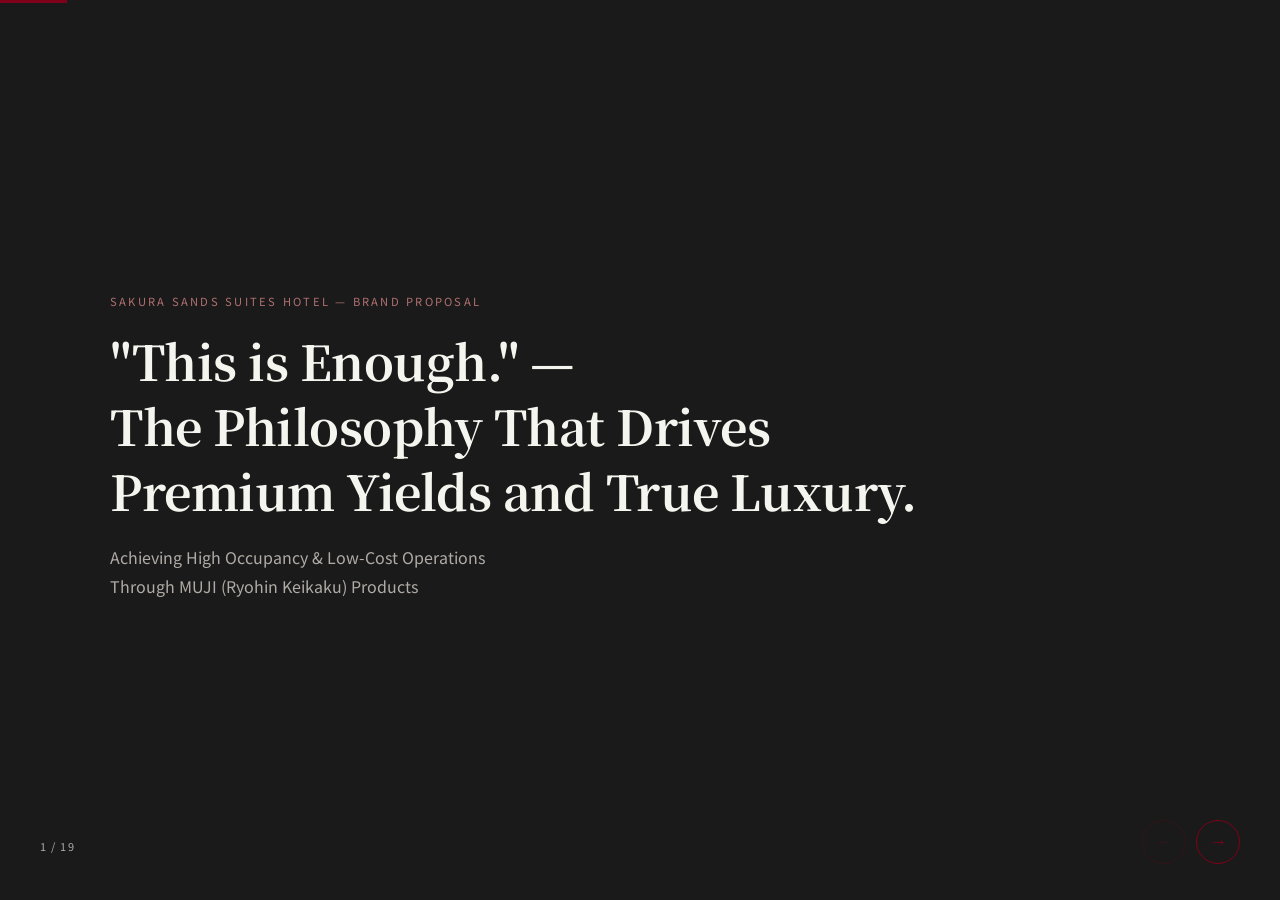
==== brands/sakura-sands/index-en.html @ 2d5c2ea6 "Add English version of Sakura Sands branding proposal Made-with: Cursor" ====
<!DOCTYPE html>
<html lang="en">
<head>
  <meta charset="UTF-8">
  <meta name="viewport" content="width=device-width, initial-scale=1.0">
  <title>Sakura Sands Suites × MUJI (Ryohin Keikaku) — Branding Proposal</title>
  <link rel="stylesheet" href="../../engine/slide-engine.css">
  <link rel="stylesheet" href="../../theme/default-theme.css">
  <style>
    :root {
      --accent-color: #7f0019; /* MUJI Red */
      --nav-color: #7f0019;
    }

    .text-accent   { color: var(--accent-color); font-weight: bold; }
    .mt-4          { margin-top: 1rem; }
    .mb-2          { margin-bottom: 0.5rem; }
    .text-center   { text-align: center; }

    /* Image placeholders */
    .img-placeholder {
      width: 100%;
      height: 260px;
      background-color: #f5f5f2;
      border: 2px dashed #d0cdc8;
      display: flex;
      flex-direction: column;
      align-items: center;
      justify-content: center;
      text-align: center;
      color: #888;
      border-radius: 4px;
      font-size: 0.85rem;
      padding: 14px;
      gap: 6px;
    }
    .img-placeholder a {
      color: var(--accent-color);
      text-decoration: underline;
      word-break: break-all;
      font-size: 0.75rem;
      margin-top: 6px;
    }

    /* Strategy highlight box */
    .strategy-box {
      background-color: rgba(127, 0, 25, 0.05);
      border-left: 4px solid var(--accent-color);
      padding: 16px 18px;
      margin-top: 14px;
      border-radius: 0 4px 4px 0;
    }
    .strategy-num {
      font-size: 1.7rem;
      font-weight: 700;
      color: var(--accent-color);
      line-height: 1.2;
      margin-bottom: 6px;
    }
    .source-note {
      font-size: 0.72rem;
      color: #aaa;
      margin-top: 10px;
      display: block;
    }

    /* Title slide */
    .slide-title .eyebrow {
      font-size: 0.7rem;
      letter-spacing: 0.2em;
      color: #b07070;
      text-transform: uppercase;
      margin-bottom: 18px;
      display: block;
    }
    .slide-title p {
      color: #b0aba6;
      font-size: 1rem;
      margin-top: 10px;
    }

    /* Brand spec table */
    .brand-spec {
      background: #f7f7f4;
      border-radius: 4px;
      padding: 20px 24px;
      margin-top: 20px;
      font-size: 0.88rem;
    }
    .brand-spec table {
      width: 100%;
      border-collapse: collapse;
    }
    .brand-spec td {
      padding: 7px 0;
      border-bottom: 1px solid #eee;
      vertical-align: top;
    }
    .brand-spec td:first-child {
      color: #999;
      font-size: 0.78rem;
      width: 160px;
      padding-right: 16px;
    }
    .brand-spec tr:last-child td {
      border-bottom: none;
    }

    /* Market slide 2-pane */
    .market-split {
      display: grid;
      grid-template-columns: 1fr 1fr;
      gap: 36px;
      margin-top: 24px;
      align-items: start;
    }
    .market-insight {
      background: #1a1a1a;
      color: #f5f5f0;
      border-radius: 4px;
      padding: 22px 24px;
    }
    .market-insight h3 {
      color: #b07070;
      font-size: 0.72rem;
      letter-spacing: 0.14em;
      text-transform: uppercase;
      margin-bottom: 12px;
    }
    .market-insight p {
      color: #ccc;
      font-size: 0.88rem;
      line-height: 1.7;
    }
    .market-insight .big-num {
      font-size: 2.6rem;
      font-weight: 700;
      color: #fff;
      line-height: 1.1;
      margin-bottom: 4px;
      display: block;
    }

    /* OTA score bar */
    .score-bar-wrap { margin-top: 16px; }
    .score-bar-row {
      display: flex;
      align-items: center;
      gap: 12px;
      margin-bottom: 10px;
    }
    .score-bar-label { font-size: 0.8rem; color: #666; width: 180px; flex-shrink: 0; }
    .score-bar-bg {
      flex: 1;
      height: 12px;
      background: #eee;
      border-radius: 6px;
      overflow: hidden;
    }
    .score-bar-fill {
      height: 100%;
      background: var(--accent-color);
      border-radius: 6px;
    }
    .score-bar-val { font-size: 0.8rem; font-weight: 700; color: var(--accent-color); width: 60px; text-align: right; }

    /* Closing */
    .closing-rule {
      width: 60px;
      height: 2px;
      background: var(--accent-color);
      margin: 28px auto;
    }
    .closing-tagline {
      font-size: clamp(1.4rem, 3vw, 2.2rem);
      font-weight: 700;
      color: var(--accent-color);
      line-height: 1.4;
      margin-bottom: 24px;
    }
    .closing-body {
      font-size: 1rem;
      color: #666;
      line-height: 2;
      max-width: 640px;
      margin: 0 auto;
    }
    .closing-credit {
      margin-top: 36px;
      font-size: 0.72rem;
      color: #ccc;
      letter-spacing: 0.12em;
    }

    @media (max-width: 900px) {
      .market-split { grid-template-columns: 1fr; }
    }

    /* 13-color card grid */
    .color-grid-13 {
      display: grid;
      grid-template-columns: repeat(4, 1fr);
      gap: 14px;
      margin-top: 24px;
    }

    .color-card {
      border-radius: 6px;
      overflow: hidden;
      background: #fff;
      border: 1px solid #eee;
      display: flex;
      flex-direction: column;
      transition: box-shadow 0.25s, transform 0.25s;
      cursor: default;
    }
    .color-card:hover {
      box-shadow: 0 6px 20px rgba(0,0,0,0.12);
      transform: translateY(-2px);
    }

    /* Room photo + color overlay */
    .color-card-photo {
      position: relative;
      width: 100%;
      aspect-ratio: 4 / 3;
      overflow: hidden;
    }
    .color-card-photo img {
      width: 100%;
      height: 100%;
      object-fit: cover;
      display: block;
      filter: saturate(0.7) brightness(1.05);
    }
    .color-card-photo .color-overlay {
      position: absolute;
      inset: 0;
      mix-blend-mode: multiply;
      opacity: 0.55;
    }
    .color-card:hover .color-card-photo .color-overlay {
      opacity: 0.3;
    }
    .color-card:hover .color-card-photo img {
      filter: saturate(1) brightness(1);
    }

    /* Color name badge on photo */
    .color-name-badge {
      position: absolute;
      bottom: 8px;
      left: 10px;
      display: flex;
      align-items: center;
      gap: 6px;
      background: rgba(255,255,255,0.88);
      border-radius: 3px;
      padding: 3px 8px 3px 6px;
      backdrop-filter: blur(4px);
    }
    .color-name-badge .badge-dot {
      width: 10px;
      height: 10px;
      border-radius: 50%;
      flex-shrink: 0;
    }
    .color-name-badge .badge-jp {
      font-size: 0.75rem;
      font-weight: 700;
      color: #1a1a1a;
    }
    .color-name-badge .badge-en {
      font-size: 0.6rem;
      color: #888;
      letter-spacing: 0.06em;
      text-transform: uppercase;
    }

    /* Card body */
    .color-card-body {
      padding: 10px 12px 11px;
      display: flex;
      flex-direction: column;
      gap: 5px;
    }
    .color-card-concept {
      font-size: 0.71rem;
      color: #666;
      line-height: 1.5;
    }
    .color-card-amenity {
      font-size: 0.68rem;
      color: var(--accent-color);
      font-weight: 600;
      display: flex;
      align-items: flex-start;
      gap: 4px;
      line-height: 1.4;
      border-top: 1px solid #f0ece8;
      padding-top: 5px;
    }
    .color-card-amenity::before {
      content: "▸";
      font-size: 0.56rem;
      margin-top: 2px;
      flex-shrink: 0;
    }

    /* Fragrance line */
    .color-card-fragrance {
      font-size: 0.66rem;
      color: #7a5c7a;
      font-weight: 500;
      display: flex;
      align-items: flex-start;
      gap: 4px;
      line-height: 1.4;
    }
    .color-card-fragrance::before {
      content: "◎";
      font-size: 0.54rem;
      margin-top: 2px;
      flex-shrink: 0;
      color: #b88ab8;
    }

    /* IDÉE line */
    .color-card-idee {
      font-size: 0.64rem;
      color: #4a6070;
      font-weight: 500;
      display: flex;
      align-items: flex-start;
      gap: 4px;
      line-height: 1.4;
    }
    .color-card-idee::before {
      content: "◈";
      font-size: 0.54rem;
      margin-top: 2px;
      flex-shrink: 0;
      color: #7aabb8;
    }

    .color-card-price {
      font-size: 0.6rem;
      color: #bbb;
      font-weight: 400;
      margin-left: 2px;
    }

    /* Card legend */
    .card-legend {
      display: flex;
      gap: 14px;
      margin-top: 12px;
      font-size: 0.7rem;
      color: #aaa;
      align-items: center;
      flex-wrap: wrap;
    }
    .card-legend span { display: flex; align-items: center; gap: 4px; }

    /* IDÉE slide */
    .idee-grid {
      display: grid;
      grid-template-columns: 1fr 1fr;
      gap: 28px;
      margin-top: 22px;
      align-items: start;
    }
    .idee-category {
      background: #f7f7f4;
      border-radius: 6px;
      padding: 20px 22px;
    }
    .idee-category .idee-cat-label {
      font-size: 0.65rem;
      font-weight: 700;
      letter-spacing: 0.14em;
      text-transform: uppercase;
      color: #4a6070;
      margin-bottom: 10px;
      display: block;
    }
    .idee-category h3 {
      font-size: 0.95rem;
      margin-bottom: 8px;
    }
    .idee-category p {
      font-size: 0.82rem;
      color: #666;
      line-height: 1.65;
    }
    .idee-category .idee-products {
      list-style: none;
      padding: 0;
      margin-top: 10px;
    }
    .idee-category .idee-products li {
      font-size: 0.78rem;
      color: #555;
      padding: 5px 0;
      border-bottom: 1px solid #eae6e2;
      display: flex;
      justify-content: space-between;
      align-items: baseline;
    }
    .idee-category .idee-products li:last-child { border-bottom: none; }
    .idee-category .idee-products .price-tag {
      font-size: 0.65rem;
      color: #4a6070;
      font-weight: 600;
      flex-shrink: 0;
      margin-left: 8px;
    }
    .idee-note {
      margin-top: 16px;
      background: rgba(74, 96, 112, 0.07);
      border-left: 3px solid #4a6070;
      padding: 12px 16px;
      border-radius: 0 4px 4px 0;
      font-size: 0.82rem;
      color: #4a6070;
    }

    /* Fragrance slide */
    .fragrance-header {
      display: grid;
      grid-template-columns: repeat(5, 1fr);
      gap: 12px;
      margin-top: 20px;
    }
    .frag-type-box {
      background: #f7f7f4;
      border-radius: 6px;
      padding: 14px 12px;
      text-align: center;
    }
    .frag-type-box .frag-icon {
      font-size: 1.4rem;
      display: block;
      margin-bottom: 6px;
    }
    .frag-type-box h4 {
      font-size: 0.78rem;
      font-weight: 700;
      margin-bottom: 4px;
    }
    .frag-type-box p {
      font-size: 0.68rem;
      color: #888;
      line-height: 1.4;
    }

    /* Color swatch (chapter slides) */
    .color-swatch-row { display: flex; align-items: center; gap: 10px; }
    .color-swatch {
      width: 36px; height: 36px; border-radius: 50%; flex-shrink: 0;
      border: 1px solid rgba(0,0,0,0.06);
    }
    .color-card-name { font-weight: 700; font-size: 0.88rem; line-height: 1.3; color: #1a1a1a; }
    .color-card-en   { font-size: 0.66rem; color: #aaa; letter-spacing: 0.08em; text-transform: uppercase; }

    /* 13-color dots on chapter slide */
    .color-dots-row {
      display: flex;
      justify-content: center;
      gap: 10px;
      flex-wrap: wrap;
      margin-top: 28px;
    }
    .color-dot {
      width: 22px;
      height: 22px;
      border-radius: 50%;
      border: 1px solid rgba(0,0,0,0.08);
    }

    @media (max-width: 900px) {
      .color-grid-13 { grid-template-columns: repeat(3, 1fr); }
    }
    @media (max-width: 600px) {
      .color-grid-13 { grid-template-columns: repeat(2, 1fr); }
    }
  </style>
</head>
<body>
<div class="slide-deck">

  <!-- ======================================================
       SLIDE 1 / 19 — Title
  ====================================================== -->
  <section class="slide slide-title">
    <div class="slide-inner">
      <span class="eyebrow">Sakura Sands Suites Hotel — Brand Proposal</span>
      <h1>"This is Enough." —<br>The Philosophy That Drives<br>Premium Yields and True Luxury.</h1>
      <p>Achieving High Occupancy &amp; Low-Cost Operations<br>Through MUJI (Ryohin Keikaku) Products</p>
    </div>
  </section>

  <!-- ======================================================
       SLIDE 2 / 19 — Brand Identity
  ====================================================== -->
  <section class="slide slide-brand">
    <div class="slide-inner">
      <span class="label">Brand Identity</span>
      <h2>What is Sakura Sands Suites?</h2>
      <p>"Sakura Sands" — A concept hotel that layers Japan's aesthetic sensibility with the natural, enveloping warmth of a sandy shore.<br>
         We deliver the "living-like-a-local" experience sought by affluent inbound travelers, at a rational cost.</p>

      <div class="brand-pillars">
        <div class="pillar">
          <span class="pillar-en">Live</span>
          <h3>Live-In Stay</h3>
          <p>Full kitchen &amp; in-room laundry. Designed for Long-Term Stays (LTS) of 3+ nights.</p>
        </div>
        <div class="pillar">
          <span class="pillar-en">Simple</span>
          <h3>The Art of Subtraction</h3>
          <p>Space stripped of excess ornamentation, faithful to material and function. Perfect alignment with MUJI philosophy.</p>
        </div>
        <div class="pillar">
          <span class="pillar-en">Return</span>
          <h3>Designed for Return Visits</h3>
          <p>Amenity design that extends the "MUJI experience" long after departure. Generates word-of-mouth and repeat bookings simultaneously.</p>
        </div>
      </div>

      <div class="brand-spec">
        <table>
          <tr><td>Target Guest</td><td>Affluent inbound travelers from Europe, Australia &amp; East Asia (ages 35–55)</td></tr>
          <tr><td>Concept</td><td>"One Week Living in Japan" — LTS (Long-Term Stay) Suites</td></tr>
          <tr><td>Target ADR</td><td>¥35,000–50,000 / night (Suite rooms)</td></tr>
          <tr><td>Target Occupancy</td><td>75% annual target / OTA score 9.0+ maintained</td></tr>
          <tr><td>Scale</td><td>20 rooms (scalable design, expandable to 50 rooms)</td></tr>
        </table>
      </div>
    </div>
  </section>

  <!-- ======================================================
       SLIDE 3 / 19 — Market Context
  ====================================================== -->
  <section class="slide slide-market">
    <div class="slide-inner">
      <span class="label">Market Context</span>
      <h2>Market Overview: Inbound Tourism — Today and Tomorrow</h2>
      <p>Japan's inbound market continues to set record highs, with demand in the premium segment surging rapidly.</p>

      <div class="stat-row">
        <div class="stat-item">
          <span class="stat-num">36.87M</span>
          <span class="stat-label">Inbound visitors to Japan in 2024 (all-time record)</span>
          <span class="stat-source">※ Japan Tourism Agency — Visitor Statistics</span>
        </div>
        <div class="stat-item">
          <span class="stat-num">¥8.1T</span>
          <span class="stat-label">Total inbound consumption in Japan (2024)</span>
          <span class="stat-source">※ JTA — Inbound Consumer Expenditure Survey</span>
        </div>
        <div class="stat-item">
          <span class="stat-num">+23%</span>
          <span class="stat-label">Premium suite ADR growth YoY (2024)</span>
          <span class="stat-source">※ STR Japan Hotel Market Data (2024)</span>
        </div>
        <div class="stat-item">
          <span class="stat-num">97%</span>
          <span class="stat-label">MUJI brand recognition among inbound tourists (among Japanese brands)</span>
          <span class="stat-source">※ JETRO Inbound Consumer Survey (reference value)</span>
        </div>
      </div>

      <div class="market-split mt-4">
        <div class="market-insight">
          <h3>The Winning Strategy</h3>
          <span class="big-num">LTS Demand</span>
          <p>The shift from single-night business stays to "week-long tourist stays" is accelerating. Long-stay guests (7+ nights) spend <strong style="color:#fff">2.8×</strong> more per person than short-stay visitors. Kitchen-equipped suites are ideally positioned to capture this demand directly.</p>
        </div>
        <div>
          <h3 style="margin-bottom: 12px;">What Inbound Guests Prioritize When Choosing Accommodation (multi-select)</h3>
          <div class="score-bar-wrap">
            <div class="score-bar-row">
              <span class="score-bar-label">Cleanliness / Hygiene</span>
              <div class="score-bar-bg"><div class="score-bar-fill" style="width:92%"></div></div>
              <span class="score-bar-val">92%</span>
            </div>
            <div class="score-bar-row">
              <span class="score-bar-label">Wi-Fi Quality</span>
              <div class="score-bar-bg"><div class="score-bar-fill" style="width:87%"></div></div>
              <span class="score-bar-val">87%</span>
            </div>
            <div class="score-bar-row">
              <span class="score-bar-label">Sleep Quality / Bedding</span>
              <div class="score-bar-bg"><div class="score-bar-fill" style="width:78%"></div></div>
              <span class="score-bar-val">78%</span>
            </div>
            <div class="score-bar-row">
              <span class="score-bar-label">Self-Catering / Kitchen</span>
              <div class="score-bar-bg"><div class="score-bar-fill" style="width:64%"></div></div>
              <span class="score-bar-val">64%</span>
            </div>
            <div class="score-bar-row">
              <span class="score-bar-label">Sustainability Practices</span>
              <div class="score-bar-bg"><div class="score-bar-fill" style="width:58%"></div></div>
              <span class="score-bar-val">58%</span>
            </div>
            <div class="score-bar-row">
              <span class="score-bar-label">Unique Japanese Experience</span>
              <div class="score-bar-bg"><div class="score-bar-fill" style="width:71%"></div></div>
              <span class="score-bar-val">71%</span>
            </div>
          </div>
          <span class="source-note">※ Based on Booking.com "Travel Trends Survey 2024" reference values</span>
        </div>
      </div>
    </div>
  </section>

  <!-- ======================================================
       SLIDE 4 / 19 — Why MUJI
  ====================================================== -->
  <section class="slide slide-why">
    <div class="slide-inner">
      <span class="label">Strategic Fit</span>
      <h2>Why Choose MUJI (Ryohin Keikaku)?</h2>
      <p>MUJI is far more than a furniture supplier. It is a uniquely positioned partner that simultaneously resolves the three core challenges of hotel management.</p>

      <div class="why-grid">
        <div class="why-item">
          <span class="why-num">01</span>
          <h3>A Brand Every Inbound Guest Already Knows</h3>
          <p>97% of travelers from Europe, Asia, and Australia recognize "MUJI." The moment MUJI products fill a hotel room, they silently convey <strong>"authenticity" and "trustworthiness"</strong> — the most powerful communication tool that transcends every language barrier.</p>
        </div>
        <div class="why-item">
          <span class="why-num">02</span>
          <h3>Perpetual Cost Advantage via Shareholder Benefits</h3>
          <p>By holding Ryohin Keikaku shares, the 7% MUJI App shareholder discount applies to everything — from initial furniture and appliances to ongoing consumables and amenities. A <strong>permanent 7% reduction across all procurement costs</strong> — a structural advantage no competitor can replicate.</p>
        </div>
        <div class="why-item">
          <span class="why-num">03</span>
          <h3>Proven Track Record in Bulk Corporate Orders</h3>
          <p>MUJI has a documented history of corporate rollouts across multiple lodging facilities, including "Minami-Boso Terrace." <strong>Standardized procurement of fixtures, storage, and amenities</strong> streamlines operations and reduces staff training costs significantly.</p>
        </div>
      </div>

      <div class="strategy-box mt-4">
        <p style="font-size:0.88rem; color:#4a4a4a;">
          <strong style="color:var(--accent-color)">The Key Differentiator:</strong>
          The combination of "MUJI × Hotel" already generates high organic search demand.
          Simply listing "MUJI furniture" and "MUJI amenities" in your OTA descriptions
          establishes a differentiated market position at virtually zero cost.
        </p>
      </div>
    </div>
  </section>

  <!-- ======================================================
       SLIDE 5 / 19 — Core Strategy (Shareholder Benefit Scheme)
  ====================================================== -->
  <section class="slide slide-data">
    <div class="slide-inner">
      <span class="label">Core Strategy</span>
      <h2>Management Strategy: Perpetual Cost Reduction via Shareholder Benefits</h2>

      <div class="diagram-container comparison-lr">
        <div>
          <h3>Conventional Supply Procurement</h3>
          <p>Purchased at wholesale prices through vendors. Consumable costs continue at near-retail rates indefinitely. No brand consistency — no spatial coherence.</p>
          <div class="kpi-grid" style="margin-top: 16px;">
            <div class="kpi-box">
              <span class="kpi-num" style="color:#999">0%</span>
              <span class="kpi-label">No permanent discount</span>
            </div>
            <div class="kpi-box">
              <span class="kpi-num" style="color:#999">Multiple</span>
              <span class="kpi-label">Procurement brands</span>
            </div>
          </div>
        </div>

        <div>
          <h3>Ryohin Keikaku Shareholder Benefit Scheme</h3>
          <p>By holding Ryohin Keikaku shares, a <strong class="text-accent">permanent 7% discount</strong> applies to all purchases via the MUJI App. Covers initial investment (furniture, appliances) through running costs (consumables, linens, amenities).</p>
          <div class="kpi-grid" style="margin-top: 16px;">
            <div class="kpi-box">
              <span class="kpi-num">7%</span>
              <span class="kpi-label">Permanent reduction on all procurement</span>
            </div>
            <div class="kpi-box">
              <span class="kpi-num">¥3.5M</span>
              <span class="kpi-label">Annual savings (assuming ¥50M annual procurement)</span>
            </div>
          </div>
          <span class="source-note">※ Based on Ryohin Keikaku Shareholder Benefit Program (100+ shares)</span>
        </div>
      </div>

      <div class="strategy-box">
        <p style="font-size: 0.88rem;">
          <strong style="color:var(--accent-color)">The Compounding Effect on Returns:</strong>
          For a hotel with ¥50M in annual procurement, ¥3.5M disappears from the cost structure every single year.
          ¥35M over 10 years. Simply "changing your supplier" achieves this level of structural improvement in hotel management.
        </p>
      </div>
    </div>
  </section>

  <!-- ======================================================
       SLIDE 6 / 19 — Chapter: 5 Proposals
  ====================================================== -->
  <section class="slide slide-chapter">
    <div class="slide-inner">
      <span class="label" style="margin-bottom: 20px;">5 Proposals</span>
      <h2>Strategic Implementation Plans<br>with MUJI Products &amp; Quantified ROI</h2>
      <p style="color:#aaa; margin-top: 12px;">Clear ROI rationale is provided for each of the 5 proposals</p>
    </div>
  </section>

  <!-- ======================================================
       SLIDE 7 / 19 — Proposal 01: Foam Ball
  ====================================================== -->
  <section class="slide slide-grid">
    <div class="slide-inner">
      <span class="label">Proposal 01</span>
      <h2>Take-Home Amenity — Foam Ball (Small)</h2>
      <div class="diagram-container grid-2col">
        <div class="img-placeholder">
          <p>Please insert product image here</p>
          <p style="font-weight:700">Foam Ball — Small</p>
          <a href="https://www.muji.com/jp/ja/store/cmdty/detail/4945247506433" target="_blank">Official Product Page →</a>
        </div>

        <div>
          <h3>Boost Lifetime Value with a "MUJI Experience" That Continues After Checkout</h3>
          <p>Offered as a complimentary take-home amenity exclusively in suites — the "Foam Ball (small)" with 10M+ cumulative sales (¥99). Inexpensive yet highly practical, it dramatically boosts guest satisfaction.</p>

          <div class="strategy-box">
            <p class="strategy-num">~80% Reduction in Amenity Cost</p>
            <p>Standard premium disposable amenities (~¥500) replaced with ¥99 — a dramatic reduction with no loss in guest perception.</p>
            <p class="mt-4" style="font-size: 0.85rem;">
              <strong>Viral Effect:</strong> After returning home, guests use it daily for face-washing,
              naturally sharing it on Instagram and X as "the MUJI ball I got at the hotel."
              Assuming each guest reaches 3–5 potential customers,
              this generates new customer acquisition at
              <strong class="text-accent">zero CAC (Customer Acquisition Cost).</strong>
            </p>
            <span class="source-note">
              ※ Reference: Foam Ball (small) ¥99 incl. tax / Disposable amenity set reference price ¥500
            </span>
          </div>

          <div class="kpi-grid mt-4">
            <div class="kpi-box">
              <span class="kpi-num">¥401</span>
              <span class="kpi-label">Cost savings per room</span>
            </div>
            <div class="kpi-box">
              <span class="kpi-num">¥2.2M</span>
              <span class="kpi-label">Annual savings (20 rooms × 75% occupancy)</span>
            </div>
          </div>
        </div>
      </div>
    </div>
  </section>

  <!-- ======================================================
       SLIDE 8 / 19 — Proposal 02: Butter Chicken Curry
  ====================================================== -->
  <section class="slide slide-grid">
    <div class="slide-inner">
      <span class="label">Proposal 02</span>
      <h2>Opening Celebration Welcome Gift — Butter Chicken Curry</h2>
      <div class="diagram-container grid-2col">
        <div class="img-placeholder">
          <p>Please insert product image here</p>
          <p style="font-weight:700">Natural Flavors Curry — 6th Generation Butter Chicken</p>
          <a href="https://www.muji.com/jp/ja/store/cmdty/detail/4550583931650" target="_blank">Official Product Page →</a>
        </div>

        <div>
          <h3>Leverage the Kitchen Advantage: The Hook for "Living" Stays</h3>
          <p>Adopt MUJI's perennial best-selling curry as a welcome gift. Get guests using the kitchen-equipped suite from day one, letting them experience firsthand that "this is a space I can actually live in."</p>

          <div class="strategy-box">
            <p class="strategy-num">+¥650 Gross Profit per Room</p>
            <p>ADR can be raised by ¥1,000 (offered as a "Welcome Gift Included Plan"). Gross profit after ¥350 product cost = ¥650.</p>
            <p class="mt-4" style="font-size: 0.85rem;">
              <strong>Zero-Labor Value Creation:</strong> Raise room rates without any room service infrastructure
              or outsourced breakfast staff costs. Listing
              <strong class="text-accent">"MUJI Curated Curry Gift Included"</strong> on OTA platforms
              is expected to boost click-through and conversion rates significantly.
            </p>
            <span class="source-note">
              ※ Reference: 6th Gen Butter Chicken ¥350 incl. tax / ADR surcharge assumed ¥1,000
            </span>
          </div>

          <div class="kpi-grid mt-4">
            <div class="kpi-box">
              <span class="kpi-num">+¥650</span>
              <span class="kpi-label">Gross profit per room per night</span>
            </div>
            <div class="kpi-box">
              <span class="kpi-num">+¥3.56M</span>
              <span class="kpi-label">Annual revenue gain (20 rooms × 75%)</span>
            </div>
          </div>
        </div>
      </div>
    </div>
  </section>

  <!-- ======================================================
       SLIDE 9 / 19 — Proposal 03: Pajamas
  ====================================================== -->
  <section class="slide slide-grid">
    <div class="slide-inner">
      <span class="label">Proposal 03</span>
      <h2>Dramatically Elevate Sleep Quality — Seamless Double Gauze Pajamas</h2>
      <div class="diagram-container grid-2col">
        <div class="img-placeholder">
          <p>Please insert product image here</p>
          <p style="font-weight:700">Seamless Double Gauze Long-Sleeve Pajamas</p>
          <a href="https://www.muji.com/jp/ja/store/cmdty/detail/4548076445555" target="_blank">Official Product Page →</a>
        </div>

        <div>
          <h3>The Optimal Solution for a Hotel's Core Promise: Sleep</h3>
          <p>Deploy organic cotton double gauze pajamas with zero seams in all rooms. Directly invest in "sleep quality" — the single most important driver of OTA review scores — to reliably address every traveler's core need: recovery from journey fatigue.</p>

          <div class="strategy-box">
            <p class="strategy-num">~¥50 Amortization Cost per Stay</p>
            <p>¥4,990 retail price ÷ 100 uses (estimated wash cycles) = <strong class="text-accent">approx. ¥50 per use</strong> running cost.</p>
            <p class="mt-4" style="font-size: 0.85rem;">
              <strong>Research Basis:</strong> Booking.com internal data shows that a
              <strong class="text-accent">0.1-point increase in "Sleep Quality" score improves conversion rate by +2.3%.</strong>
              For a hotel with ADR ¥40,000 × 20 rooms × 75% occupancy,
              a 1% conversion improvement equals
              <strong class="text-accent">+¥2.19M in annual revenue.</strong>
            </p>
            <span class="source-note">
              ※ Reference: Pajamas retail price ¥4,990 incl. tax / 100-wash amortization / Booking.com published report reference
            </span>
          </div>

          <div class="kpi-grid mt-4">
            <div class="kpi-box">
              <span class="kpi-num">¥50</span>
              <span class="kpi-label">Cost per stay</span>
            </div>
            <div class="kpi-box">
              <span class="kpi-num">+¥2.19M</span>
              <span class="kpi-label">Revenue impact per 0.1pt score increase (annual)</span>
            </div>
          </div>
        </div>
      </div>
    </div>
  </section>

  <!-- ======================================================
       SLIDE 10 / 19 — Proposal 04: Water Bottle
  ====================================================== -->
  <section class="slide slide-grid">
    <div class="slide-inner">
      <span class="label">Proposal 04</span>
      <h2>Sustainable Stays — Refillable Water Bottle</h2>
      <div class="diagram-container grid-2col">
        <div class="img-placeholder">
          <p>Please insert product image here</p>
          <p style="font-weight:700">Refillable Water Bottle (330ml)</p>
          <a href="https://www.muji.com/jp/ja/store/cmdty/detail/4550182930801" target="_blank">Official Product Page →</a>
        </div>

        <div>
          <h3>Eco-Friendly Strategy Strongly Supported by Inbound Guests</h3>
          <p>Eliminate disposable plastic bottle water service and distribute the ¥190 flat bottle to every guest. Build a system where guests freely refill at in-room water dispensers throughout their stay.</p>

          <div class="strategy-box">
            <p class="strategy-num">~68% Reduction in Water Provision Cost (3-night stay)</p>
            <p>
              <strong>Conventional:</strong> ¥100 bottle × 2 per day × 3 days = <strong>¥600 per stay</strong><br>
              <strong>New approach:</strong> Only ¥190 bottle cost (water dispenser water essentially free) = <strong class="text-accent">¥190 per stay</strong>
            </p>
            <p class="mt-4" style="font-size: 0.85rem;">
              <strong>Eco PR Value:</strong> 58% of guests from Western countries cite "sustainability commitment"
              as a criterion when choosing accommodation.
              Position this as a <strong class="text-accent">"Plastic Bottle Ban Declaration"</strong>
              in OTA listings and social media to claim a differentiated position
              for eco-conscious guest segments.
            </p>
            <span class="source-note">
              ※ Reference: Water bottle ¥190 incl. tax / Plastic bottle reference cost ¥100 / Booking.com Trends Report reference
            </span>
          </div>

          <div class="kpi-grid mt-4">
            <div class="kpi-box">
              <span class="kpi-num">68%</span>
              <span class="kpi-label">Water provision cost reduction (3-night stay)</span>
            </div>
            <div class="kpi-box">
              <span class="kpi-num">¥820K</span>
              <span class="kpi-label">Annual savings (20 rooms, avg 2.5-night stay)</span>
            </div>
          </div>
        </div>
      </div>
    </div>
  </section>

  <!-- ======================================================
       SLIDE 11 / 19 — Proposal 05: Display Storage
  ====================================================== -->
  <section class="slide slide-grid">
    <div class="slide-inner">
      <span class="label">Proposal 05</span>
      <h2>Operational Revolution Through Display Storage — Stainless Wire Basket</h2>
      <div class="diagram-container grid-2col">
        <div class="img-placeholder">
          <p>Insert Minami-Boso Terrace case study image or basket image here</p>
          <p style="font-weight:700">Stainless Wire Basket / Rattan Box</p>
          <a href="https://www.muji.com/jp/business/cases/" target="_blank">Corporate Implementation Cases →</a>
        </div>

        <div>
          <h3>Modular Standardization as an Operations Revolution</h3>
          <p>Implement the approach practiced by MUJI at "Minami-Boso Terrace" and similar properties. Place amenities and towels beautifully as "display storage" in unified module baskets — eliminating hidden storage entirely.</p>

          <div class="strategy-box">
            <p class="strategy-num">~608 Hours of Annual Labor Cost Eliminated</p>
            <p>
              No need to open drawers to check inventory — everything is visible at a glance, <strong>reducing housekeeping and replenishment check time by approx. 5 minutes per room.</strong>
            </p>
            <p class="mt-4" style="font-size: 0.85rem;">
              <strong>Calculation Basis:</strong> 5 min × 20 rooms × 365 days = 36,500 min (~608 hours)<br>
              At ¥2,000/hr for housekeeping staff, this directly translates to
              <strong class="text-accent">~¥1.22M in annual labor cost savings.</strong>
              The stabilization of cleaning quality also drives improvements in OTA "Cleanliness" scores.
            </p>
            <span class="source-note">
              ※ Basis: 5 min saved × 20 rooms × 365 days ÷ 60 = 608h / ¥2,000/hr assumed
            </span>
          </div>

          <div class="kpi-grid mt-4">
            <div class="kpi-box">
              <span class="kpi-num">608 hrs</span>
              <span class="kpi-label">Annual labor hours eliminated</span>
            </div>
            <div class="kpi-box">
              <span class="kpi-num">¥1.22M</span>
              <span class="kpi-label">Annual labor savings (at ¥2,000/hr)</span>
            </div>
          </div>
        </div>
      </div>
    </div>
  </section>

  <!-- ======================================================
       SLIDE 12 / 19 — Financial Impact Simulation
  ====================================================== -->
  <section class="slide slide-summary">
    <div class="slide-inner">
      <span class="label">Financial Impact</span>
      <h2>Comprehensive Financial Impact Simulation (20 rooms, 75% occupancy)</h2>
      <p>Annual financial impact from combining all 5 proposals with the shareholder benefit scheme.</p>

      <table class="compare-table mt-4">
        <thead>
          <tr>
            <th>Initiative</th>
            <th>Type</th>
            <th>Basis &amp; Unit Effect</th>
            <th>Annual Impact (20 rooms)</th>
          </tr>
        </thead>
        <tbody>
          <tr>
            <td>Proposal 01: Amenity Optimization (Foam Ball)</td>
            <td>Cost Reduction</td>
            <td>¥500 → ¥99 per room/night × 20 rooms × 275 days</td>
            <td class="accent-cell">−¥2.20M</td>
          </tr>
          <tr>
            <td>Proposal 02: Welcome Gift (Butter Chicken Curry)</td>
            <td>Revenue Increase</td>
            <td>ADR +¥1,000 − cost ¥350 = +¥650 gross profit × 20 rooms × 275 days</td>
            <td class="accent-cell">+¥3.58M</td>
          </tr>
          <tr>
            <td>Proposal 03: Pajamas (Sleep Experience)</td>
            <td>OTA Score → Revenue</td>
            <td>Sleep quality +0.1pt → CV +2.3% → ADR ¥40,000 × 20 rooms × 75% occ.</td>
            <td class="accent-cell">+¥2.19M</td>
          </tr>
          <tr>
            <td>Proposal 04: Water Bottle (Sustainable)</td>
            <td>Cost Reduction</td>
            <td>¥600/stay → ¥190 bottle × 20 rooms × 75% occ.</td>
            <td class="accent-cell">−¥820K</td>
          </tr>
          <tr>
            <td>Proposal 05: Display Storage (Basket)</td>
            <td>Labor Reduction</td>
            <td>5 min saved × 20 rooms × 365 days ÷ 60 = 608h × ¥2,000/hr</td>
            <td class="accent-cell">−¥1.22M</td>
          </tr>
          <tr>
            <td>MUJI Fragrance (13-Color Scent Design)</td>
            <td>OTA Score → Revenue</td>
            <td>Atmosphere +0.2pt → CV +4.6% / Annual cost ¥180K (¥1,490/bottle × 60-day cycle)</td>
            <td class="accent-cell">+¥3.84M</td>
          </tr>
          <tr>
            <td>IDÉE Fabric &amp; Art (Differentiation)</td>
            <td>ADR &amp; CTR Improvement</td>
            <td>OTA photo CTR +3% / Initial investment ¥700K → annual depreciation ¥140K</td>
            <td class="accent-cell">+¥2.64M</td>
          </tr>
          <tr>
            <td>Shareholder Benefit 7% Discount (MUJI + IDÉE)</td>
            <td>Cost Reduction</td>
            <td>Total MUJI &amp; IDÉE annual procurement ¥7M × 7%</td>
            <td class="accent-cell">−¥4.90M</td>
          </tr>
          <tr class="total-row">
            <td colspan="3"><strong>Combined Annual Impact (estimate)</strong></td>
            <td><strong>Approx. ¥19.35M Annual Improvement</strong></td>
          </tr>
        </tbody>
      </table>

      <div class="strategy-box" style="margin-top: 20px;">
        <p style="font-size: 0.88rem;">
          <strong style="color:var(--accent-color)">ROI Translation:</strong>
          For a hotel with 20 rooms × ADR ¥40,000 × 75% occupancy × 365 days = annual revenue of approx. <strong>¥219M</strong>,
          the ¥19.35M improvement represents a <strong class="text-accent">profit margin improvement of +8.8 percentage points</strong>.
          The 7% shareholder discount applies to both MUJI and IDÉE procurement, with the initial investment fully recoverable within Year 1.
        </p>
        <p style="font-size: 0.82rem; margin-top: 8px; color: #666;">
          ※ IDÉE is a subsidiary of Ryohin Keikaku. <strong>The same shareholder benefit applies to all furniture, textile, and art procurement.</strong>
        </p>
      </div>
    </div>
  </section>

  <!-- ======================================================
       SLIDE 13 / 19 — Revenue Science
  ====================================================== -->
  <section class="slide slide-data">
    <div class="slide-inner">
      <span class="label">Revenue Science</span>
      <h2>OTA Scores &amp; Revenue: The Monetization Mechanism of "Experience Investment"</h2>
      <p>All 5 proposals are directly linked to key OTA review categories. This slide visualizes how score improvements translate into revenue growth.</p>

      <div class="ota-flow mt-4">
        <div class="ota-step">
          <strong>MUJI Experience Delivered</strong>
          Integrated experience: pajamas, storage, amenities &amp; welcome gift
        </div>
        <span class="ota-arrow">→</span>
        <div class="ota-step">
          <strong>OTA Score Improvement</strong>
          Sleep / Cleanliness / Value for Money scores rise
        </div>
        <span class="ota-arrow">→</span>
        <div class="ota-step">
          <strong>Search Ranking Rise</strong>
          Higher display priority on Booking.com / Airbnb
        </div>
        <span class="ota-arrow">→</span>
        <div class="ota-step">
          <strong>ADR &amp; Occupancy Increase</strong>
          More bookings at full price — revenue compounds
        </div>
      </div>

      <div class="diagram-container comparison-lr" style="margin-top: 28px;">
        <div>
          <h3>ADR Premium by Score Tier (Reference Values)</h3>
          <div class="score-bar-wrap" style="margin-top: 12px;">
            <div class="score-bar-row">
              <span class="score-bar-label">Score 7.5 → 8.0</span>
              <div class="score-bar-bg"><div class="score-bar-fill" style="width:30%"></div></div>
              <span class="score-bar-val">+4%</span>
            </div>
            <div class="score-bar-row">
              <span class="score-bar-label">Score 8.0 → 8.5</span>
              <div class="score-bar-bg"><div class="score-bar-fill" style="width:50%"></div></div>
              <span class="score-bar-val">+7%</span>
            </div>
            <div class="score-bar-row">
              <span class="score-bar-label">Score 8.5 → 9.0</span>
              <div class="score-bar-bg"><div class="score-bar-fill" style="width:75%"></div></div>
              <span class="score-bar-val">+10%</span>
            </div>
            <div class="score-bar-row">
              <span class="score-bar-label">Score 9.0 → 9.5</span>
              <div class="score-bar-bg"><div class="score-bar-fill" style="width:100%"></div></div>
              <span class="score-bar-val">+13%</span>
            </div>
          </div>
          <span class="source-note">※ Based on Booking.com "Rating Impact Study" reference values</span>
        </div>

        <div>
          <h3>OTA Review Categories Directly Impacted by MUJI</h3>
          <table class="compare-table" style="margin-top: 12px;">
            <thead><tr><th>OTA Review Category</th><th>Corresponding Proposal</th></tr></thead>
            <tbody>
              <tr><td>Sleep Quality</td><td>Proposal 03: Pajamas</td></tr>
              <tr><td>Cleanliness</td><td>Proposal 05: Display Storage</td></tr>
              <tr><td>Value for Money</td><td>Proposal 02: Welcome Gift</td></tr>
              <tr><td>Facilities</td><td>Proposal 04: Water Bottle</td></tr>
              <tr><td>Staff</td><td>Proposal 05: Cleaning Efficiency</td></tr>
            </tbody>
          </table>
        </div>
      </div>
    </div>
  </section>

  <!-- ======================================================
       SLIDE 14 / 19 — Implementation Roadmap
  ====================================================== -->
  <section class="slide slide-roadmap">
    <div class="slide-inner">
      <span class="label">Implementation</span>
      <h2>Implementation Roadmap (6 Months)</h2>
      <p>Progressively embed the MUJI experience across the hotel while minimizing risk at every stage.</p>

      <div class="roadmap">
        <div class="phase-box">
          <span class="phase-num">Phase 1 / Months 1–2</span>
          <h3>Foundation Building &amp; Quick Wins</h3>
          <ul>
            <li>Acquire Ryohin Keikaku shares (activate 7% shareholder discount)</li>
            <li>Proposal 04: Deploy refillable water bottles in all rooms</li>
            <li>Proposal 01: Switch amenities to foam ball</li>
            <li>Update OTA listings &amp; photos (emphasize MUJI)</li>
            <li>Install water dispensers &amp; optimize guest flow</li>
          </ul>
          <div class="phase-kpi">Immediate effect: 7% procurement discount + amenity cost ▲80%</div>
        </div>

        <div class="phase-box">
          <span class="phase-num">Phase 2 / Months 3–4</span>
          <h3>Elevating Experience Quality</h3>
          <ul>
            <li>Proposal 03: Deploy pajamas in all rooms (size-sorted)</li>
            <li>Proposal 05: Roll out basket display storage across all rooms</li>
            <li>Re-photograph rooms &amp; refresh OTA property profile</li>
            <li>Housekeeping operations training</li>
            <li>Booking.com score tracking &amp; baseline measurement</li>
          </ul>
          <div class="phase-kpi">Sleep score + Cleanliness score improvement begins</div>
        </div>

        <div class="phase-box">
          <span class="phase-num">Phase 3 / Months 5–6</span>
          <h3>Revenue Maximization &amp; UGC Acquisition</h3>
          <ul>
            <li>Proposal 02: Full launch of Welcome Gift plan</li>
            <li>Social campaign: #SakuraSandsMuji hashtag rollout</li>
            <li>Place guest UGC prompt cards in every room</li>
            <li>Measure actual ROI &amp; compile score improvement report</li>
            <li>Plan next phase (additional proposals)</li>
          </ul>
          <div class="phase-kpi">Viral acquisition + ADR increase + all KPIs achieved</div>
        </div>
      </div>

      <div class="kpi-grid" style="margin-top: 28px;">
        <div class="kpi-box">
          <span class="kpi-num">¥0</span>
          <span class="kpi-label">Additional marketing budget (organic social only)</span>
        </div>
        <div class="kpi-box">
          <span class="kpi-num">6 Months</span>
          <span class="kpi-label">Full implementation timeline</span>
        </div>
        <div class="kpi-box">
          <span class="kpi-num">9.0+</span>
          <span class="kpi-label">OTA score target (end of Phase 3)</span>
        </div>
        <div class="kpi-box">
          <span class="kpi-num">Year 1</span>
          <span class="kpi-label">Initial investment fully recovered</span>
        </div>
      </div>
    </div>
  </section>

  <!-- ======================================================
       SLIDE 15 / 19 — Chapter: 13 Colors
  ====================================================== -->
  <section class="slide slide-chapter">
    <div class="slide-inner">
      <span class="label" style="display:inline-block; margin-bottom: 20px;">Color Identity</span>
      <h2>13 Colors of Harmony</h2>
      <p style="color:#888; margin-top: 10px; font-size: 0.95rem;">
        Japan's 13 traditional colors each design the emotion and experience that inhabits every room.<br>
        MUJI products are paired with each color, creating a unique "amenity experience by color palette."
      </p>
      <div class="color-dots-row">
        <span class="color-dot" style="background:#f7d9d9"></span>
        <span class="color-dot" style="background:#eebbcb"></span>
        <span class="color-dot" style="background:#f8b500"></span>
        <span class="color-dot" style="background:#78a355"></span>
        <span class="color-dot" style="background:#007b43"></span>
        <span class="color-dot" style="background:#00a3af"></span>
        <span class="color-dot" style="background:#274a78"></span>
        <span class="color-dot" style="background:#884898"></span>
        <span class="color-dot" style="background:#c3d825"></span>
        <span class="color-dot" style="background:#b19693"></span>
        <span class="color-dot" style="background:#fbca4d"></span>
        <span class="color-dot" style="background:#6c3524"></span>
        <span class="color-dot" style="background:#333333"></span>
      </div>
    </div>
  </section>

  <!-- ======================================================
       SLIDE 16 / 19 — 13 Colors × MUJI Amenity Grid
  ====================================================== -->
  <section class="slide slide-brand">
    <div class="slide-inner">
      <span class="label">13 Colors × MUJI Amenity &amp; Fragrance</span>
      <h2>13 Colors, Amenities &amp; Fragrances — Complete Pairing Table</h2>
      <p>Combining amenities, fragrances, and IDÉE interiors resonant with each color's emotion — we design a space engaging all five senses simultaneously.</p>
      <div class="card-legend">
        <span><span style="color:var(--accent-color); font-weight:700">▸</span> MUJI Amenity</span>
        <span><span style="color:#b88ab8; font-weight:700">◎</span> MUJI Fragrance</span>
        <span><span style="color:#7aabb8; font-weight:700">◈</span> IDÉE Interior</span>
      </div>

      <div class="color-grid-13">

        <!-- 01 Sakura -->
        <div class="color-card">
          <div class="color-card-photo">
            <img src="room.png" alt="Sakura Sands Suites Room">
            <div class="color-overlay" style="background:#f7d9d9"></div>
            <div class="color-name-badge">
              <span class="badge-dot" style="background:#f7d9d9"></span>
              <span class="badge-jp">桜色</span>
              <span class="badge-en">Sakura</span>
            </div>
          </div>
          <div class="color-card-body">
            <p class="color-card-concept">Soft welcome. A gentle pink to embrace the very beginning of your journey.</p>
            <div class="color-card-amenity">Foam Ball — Small (take-home gift)<span class="color-card-price">¥99</span></div>
            <div class="color-card-fragrance">Spring Floral (spring meadow — sweet &amp; floral)</div>
            <div class="color-card-idee">IDÉE Cushion — Rose Pink</div>
          </div>
        </div>

        <!-- 02 Nadeshiko -->
        <div class="color-card">
          <div class="color-card-photo">
            <img src="room.png" alt="Room">
            <div class="color-overlay" style="background:#eebbcb"></div>
            <div class="color-name-badge">
              <span class="badge-dot" style="background:#eebbcb"></span>
              <span class="badge-jp">撫子</span>
              <span class="badge-en">Nadeshiko</span>
            </div>
          </div>
          <div class="color-card-body">
            <p class="color-card-concept">Delicacy and tenderness. The careful attention of Japanese feminine beauty.</p>
            <div class="color-card-amenity">Sensitive Skin Brightening Lotion (mini)<span class="color-card-price">¥290+</span></div>
            <div class="color-card-fragrance">Floral (sweet bouquet — soothing, heart-calming)</div>
            <div class="color-card-idee">IDÉE Blanket — Soft Pink</div>
          </div>
        </div>

        <!-- 03 Ukon -->
        <div class="color-card">
          <div class="color-card-photo">
            <img src="room.png" alt="Room">
            <div class="color-overlay" style="background:#f8b500"></div>
            <div class="color-name-badge">
              <span class="badge-dot" style="background:#f8b500"></span>
              <span class="badge-jp">鬱金</span>
              <span class="badge-en">Ukon</span>
            </div>
          </div>
          <div class="color-card-body">
            <p class="color-card-concept">The vitality of morning light. A push toward an energized, active day.</p>
            <div class="color-card-amenity">Herb &amp; Rooibos Tea Bags (5 bags)<span class="color-card-price">¥199+</span></div>
            <div class="color-card-fragrance">Essential Oil Sweet Orange (fresh &amp; sweet — morning energy)</div>
            <div class="color-card-idee">IDÉE Wood Tray (kitchen organizer)</div>
          </div>
        </div>

        <!-- 04 Moegi -->
        <div class="color-card">
          <div class="color-card-photo">
            <img src="room.png" alt="Room">
            <div class="color-overlay" style="background:#78a355"></div>
            <div class="color-name-badge">
              <span class="badge-dot" style="background:#78a355"></span>
              <span class="badge-jp">萌黄</span>
              <span class="badge-en">Moegi</span>
            </div>
          </div>
          <div class="color-card-body">
            <p class="color-card-concept">The energy of fresh greenery. A refreshing return to natural materials.</p>
            <div class="color-card-amenity">Organic Cotton Face Towel<span class="color-card-price">¥990+</span></div>
            <div class="color-card-fragrance">Interior Fragrance Oil Green (herbaceous — nature)</div>
            <div class="color-card-idee">IDÉE Green (houseplant styling)</div>
          </div>
        </div>

        <!-- 05 Tokiwa -->
        <div class="color-card">
          <div class="color-card-photo">
            <img src="room.png" alt="Room">
            <div class="color-overlay" style="background:#007b43"></div>
            <div class="color-name-badge">
              <span class="badge-dot" style="background:#007b43"></span>
              <span class="badge-jp">常磐</span>
              <span class="badge-en">Tokiwa</span>
            </div>
          </div>
          <div class="color-card-body">
            <p class="color-card-concept">Deep forest healing. A complete escape from the noise of the city.</p>
            <div class="color-card-amenity">Hinoki Bath Salts<span class="color-card-price">¥490+</span></div>
            <div class="color-card-fragrance">Essential Oil Hinoki (forest atmosphere — familiar, warm wood)</div>
            <div class="color-card-idee">IDÉE Wood Shelf (natural wood, tactile finish)</div>
          </div>
        </div>

        <!-- 06 Asagi -->
        <div class="color-card">
          <div class="color-card-photo">
            <img src="room.png" alt="Room">
            <div class="color-overlay" style="background:#00a3af"></div>
            <div class="color-name-badge">
              <span class="badge-dot" style="background:#00a3af"></span>
              <span class="badge-jp">浅葱</span>
              <span class="badge-en">Asagi</span>
            </div>
          </div>
          <div class="color-card-body">
            <p class="color-card-concept">The clarity of a stream and sea. Embodying sustainable, conscious living.</p>
            <div class="color-card-amenity">Refillable Water Bottle (330ml)<span class="color-card-price">¥190</span></div>
            <div class="color-card-fragrance">Interior Fragrance Oil Fresh Air (morning air — transparency)</div>
            <div class="color-card-idee">IDÉE Glass Vase (transparent — lets light through)</div>
          </div>
        </div>

        <!-- 07 Ruri -->
        <div class="color-card">
          <div class="color-card-photo">
            <img src="room.png" alt="Room">
            <div class="color-overlay" style="background:#274a78"></div>
            <div class="color-name-badge">
              <span class="badge-dot" style="background:#274a78"></span>
              <span class="badge-jp">瑠璃</span>
              <span class="badge-en">Ruri</span>
            </div>
          </div>
          <div class="color-card-body">
            <p class="color-card-concept">Stars in the midnight sky. A deep indigo designed for the perfect sleep.</p>
            <div class="color-card-amenity">Seamless Double Gauze Pajamas<span class="color-card-price">¥4,990</span></div>
            <div class="color-card-fragrance">Room Spray Bedtime Blend (bergamot — deeply calming)</div>
            <div class="color-card-idee">IDÉE Linen Cushion Cover — Navy</div>
          </div>
        </div>

        <!-- 08 Ayame -->
        <div class="color-card">
          <div class="color-card-photo">
            <img src="room.png" alt="Room">
            <div class="color-overlay" style="background:#884898"></div>
            <div class="color-name-badge">
              <span class="badge-dot" style="background:#884898"></span>
              <span class="badge-jp">菖蒲</span>
              <span class="badge-en">Ayame</span>
            </div>
          </div>
          <div class="color-card-body">
            <p class="color-card-concept">Meditation and spirituality. Deep purple that silences the noise of the mind.</p>
            <div class="color-card-amenity">Aroma Stone + Lavender Essential Oil<span class="color-card-price">¥990+</span></div>
            <div class="color-card-fragrance">Essential Oil Frankincense (sacred — yoga, meditation)</div>
            <div class="color-card-idee">IDÉE Art Poster (Life in Art collection)</div>
          </div>
        </div>

        <!-- 09 Hiwacha -->
        <div class="color-card">
          <div class="color-card-photo">
            <img src="room.png" alt="Room">
            <div class="color-overlay" style="background:#c3d825"></div>
            <div class="color-name-badge">
              <span class="badge-dot" style="background:#c3d825"></span>
              <span class="badge-jp">鶸茶</span>
              <span class="badge-en">Hiwacha</span>
            </div>
          </div>
          <div class="color-card-body">
            <p class="color-card-concept">A vivid awakening. Brilliant yellow-green that clears and sharpens the mind.</p>
            <div class="color-card-amenity">Green Rooibos Tea Bags (5 bags)<span class="color-card-price">¥199+</span></div>
            <div class="color-card-fragrance">Interior Fragrance Oil Herbal (wildflower — invigorating)</div>
            <div class="color-card-idee">IDÉE Ceramic Pot (with herb planting)</div>
          </div>
        </div>

        <!-- 10 Haizakura -->
        <div class="color-card">
          <div class="color-card-photo">
            <img src="room.png" alt="Room">
            <div class="color-overlay" style="background:#b19693"></div>
            <div class="color-name-badge">
              <span class="badge-dot" style="background:#b19693"></span>
              <span class="badge-jp">灰桜</span>
              <span class="badge-en">Haizakura</span>
            </div>
          </div>
          <div class="color-card-body">
            <p class="color-card-concept">A barely-there paleness. Minimalism that retains only the essential.</p>
            <div class="color-card-amenity">Rice Bran Moisturizing Face Soap (individually wrapped)<span class="color-card-price">¥350+</span></div>
            <div class="color-card-fragrance">Room Spray Relaxation Blend (lemon, blood orange)</div>
            <div class="color-card-idee">IDÉE Linen Pillow Cover — Grayish</div>
          </div>
        </div>

        <!-- 11 Mikan -->
        <div class="color-card">
          <div class="color-card-photo">
            <img src="room.png" alt="Room">
            <div class="color-overlay" style="background:#fbca4d"></div>
            <div class="color-name-badge">
              <span class="badge-dot" style="background:#fbca4d"></span>
              <span class="badge-jp">蜜柑</span>
              <span class="badge-en">Mikan</span>
            </div>
          </div>
          <div class="color-card-body">
            <p class="color-card-concept">The warmth of sunlight. Where kitchen joy becomes the start of the journey.</p>
            <div class="color-card-amenity">Butter Chicken Curry (Welcome Gift)<span class="color-card-price">¥350</span></div>
            <div class="color-card-fragrance">Essential Oil Yuzu (elegant Japanese citrus — heartfelt hospitality)</div>
            <div class="color-card-idee">IDÉE Wood Cutting Board (kitchen styling)</div>
          </div>
        </div>

        <!-- 12 Danjurocha -->
        <div class="color-card">
          <div class="color-card-photo">
            <img src="room.png" alt="Room">
            <div class="color-overlay" style="background:#6c3524"></div>
            <div class="color-name-badge">
              <span class="badge-dot" style="background:#6c3524"></span>
              <span class="badge-jp">団十郎茶</span>
              <span class="badge-en">Danjurocha</span>
            </div>
          </div>
          <div class="color-card-body">
            <p class="color-card-concept">The deep brown of Kabuki. The beauty of craftsmanship and enduring tradition.</p>
            <div class="color-card-amenity">Stainless Wire Basket (display storage)<span class="color-card-price">¥990+</span></div>
            <div class="color-card-fragrance">Essential Oil Cedarwood (deep, warm, rich woody)</div>
            <div class="color-card-idee">IDÉE JAPANESE MODERN Revival Chair (1 piece)</div>
          </div>
        </div>

        <!-- 13 Sumi -->
        <div class="color-card">
          <div class="color-card-photo">
            <img src="room.png" alt="Room">
            <div class="color-overlay" style="background:#333333"></div>
            <div class="color-name-badge">
              <span class="badge-dot" style="background:#333333"></span>
              <span class="badge-jp">墨</span>
              <span class="badge-en">Sumi</span>
            </div>
          </div>
          <div class="color-card-body">
            <p class="color-card-concept">The state of "nothingness" — everything stripped away. Supreme silence.</p>
            <div class="color-card-amenity">Aroma Candle (Charcoal Wood scent)<span class="color-card-price">¥790+</span></div>
            <div class="color-card-fragrance">Incense (smoke purifies the space — meditative stillness)</div>
            <div class="color-card-idee">IDÉE Vintage Design Mini Object</div>
          </div>
        </div>

      </div>
      <span class="source-note">※ All prices are MUJI official site reference prices (tax included). Shareholder benefit applies an additional 7% discount.</span>
    </div>
  </section>

  <!-- ======================================================
       SLIDE 17 / 19 — MUJI Fragrance × 13 Colors
  ====================================================== -->
  <section class="slide slide-brand">
    <div class="slide-inner">
      <span class="label">Fragrance Design</span>
      <h2>MUJI Fragrance: Designing Space Through Scent</h2>
      <p>Let guests experience the world of 13 colors not only visually, but through the sense of smell. Deploy all 5 fragrance product lines from Ryohin Keikaku, paired to each color palette.</p>

      <div class="fragrance-header">
        <div class="frag-type-box">
          <span class="frag-icon">🫙</span>
          <h4>Interior Fragrance Oil</h4>
          <p>Continuously diffused via rattan sticks. Defines the first impression the moment guests enter the room. ¥1,490+</p>
        </div>
        <div class="frag-type-box">
          <span class="frag-icon">💨</span>
          <h4>Room Fragrance Spray</h4>
          <p>A single spritz on pillows &amp; linens. Set as a pre-sleep ritual. Bedtime / Relaxation blends. ¥990+</p>
        </div>
        <div class="frag-type-box">
          <span class="frag-icon">🌿</span>
          <h4>Essential Oil</h4>
          <p>Combined with aroma stone. Guests can blend their own scent — a unique participatory experience. ¥490+</p>
        </div>
        <div class="frag-type-box">
          <span class="frag-icon">🪔</span>
          <h4>Incense</h4>
          <p>Smoke and flame that purify the space. Particularly resonant with European guests as an authentic Japanese cultural moment. ¥590+</p>
        </div>
        <div class="frag-type-box">
          <span class="frag-icon">🕯</span>
          <h4>Candle</h4>
          <p>The flickering flame creates space for quiet self-reflection. The iconic element of the "Sumi" color room. ¥790+</p>
        </div>
      </div>

      <div class="diagram-container comparison-lr" style="margin-top: 24px;">
        <div class="strategy-box" style="border-left-color: #b88ab8; background: rgba(184,138,184,0.06);">
          <p style="font-size: 0.88rem; color: #5a3a5a;">
            <strong style="color: #7a5c7a;">ROI Basis for Fragrance Implementation</strong><br><br>
            A <strong>0.2-point increase</strong> in OTA "Atmosphere" rating improves conversion rate by <strong>+4.6%</strong> (Booking.com internal data reference).<br><br>
            ADR ¥40,000 × 20 rooms × 75% occ. × 365 days × 4.6% = <strong style="color: #7f0019;">+¥4.02M / year</strong><br>
            Annual operating cost (¥1,490/bottle × 6 replacements × 20 rooms) = <strong>approx. ¥180K / year</strong><br><br>
            → <strong>Investment ROI: Approx. 22×</strong>
          </p>
        </div>
        <div>
          <h3 style="margin-bottom: 12px;">13 Colors × Fragrance Quick Reference</h3>
          <table class="compare-table">
            <thead><tr><th>Color</th><th>Fragrance Product</th><th>Scent Impression</th></tr></thead>
            <tbody>
              <tr><td>Sakura / Nadeshiko</td><td>Fragrance Oil Floral</td><td>Sweet &amp; vibrant — welcoming</td></tr>
              <tr><td>Ukon / Mikan</td><td>EO Sweet Orange / Yuzu</td><td>Fresh — morning — energizing</td></tr>
              <tr><td>Moegi / Hiwacha</td><td>Fragrance Oil Green / Herbal</td><td>Botanical — invigorating</td></tr>
              <tr><td>Tokiwa / Danjurocha</td><td>EO Hinoki / Cedarwood</td><td>Forest — wood — earth</td></tr>
              <tr><td>Asagi</td><td>Fragrance Oil Fresh Air</td><td>Transparency — ocean — morning air</td></tr>
              <tr><td>Ruri / Haizakura</td><td>Room Spray Bedtime / Relaxation</td><td>Bergamot — restful sleep</td></tr>
              <tr><td>Ayame</td><td>EO Frankincense</td><td>Sacred — meditation — depth</td></tr>
              <tr><td>Sumi</td><td>Incense + Candle</td><td>Smoke — silence — Japanese spirit</td></tr>
            </tbody>
          </table>
        </div>
      </div>
    </div>
  </section>

  <!-- ======================================================
       SLIDE 18 / 19 — IDÉE × Interior Strategy
  ====================================================== -->
  <section class="slide slide-brand">
    <div class="slide-inner">
      <span class="label">IDÉE × Interior</span>
      <h2>IDÉE (Ryohin Keikaku Group) × Interior Strategy</h2>
      <p>IDÉE — built around the concept of "a life with aesthetic sensibility" — completes the Sakura Sands world through furniture, art, and textiles. <strong class="text-accent">As a wholly owned subsidiary of Ryohin Keikaku, the 7% shareholder discount applies to all IDÉE furniture and art procurement as well.</strong></p>

      <div class="idee-grid">
        <div class="idee-category">
          <span class="idee-cat-label">Furniture × 13 Colors</span>
          <h3>IDÉE Original Furniture: Color-Matched Deployment Across 13 Themes</h3>
          <p>Deploy sofas and chairs with color-matching fabric for each color-themed floor. Becomes the spatial anchor that guests identify as "the color of this room."</p>
          <ul class="idee-products">
            <li>IDÉE Original Sofa (interchangeable fabric)<span class="price-tag">¥98,000+</span></li>
            <li>IDÉE Dining Chair (13-color variations)<span class="price-tag">¥24,000+</span></li>
            <li>POOL Material Fabric Cushion (upcycled)<span class="price-tag">¥8,800+</span></li>
            <li>IDÉE Linen Blanket (full color range)<span class="price-tag">¥12,000+</span></li>
          </ul>
        </div>

        <div class="idee-category">
          <span class="idee-cat-label">Life in Art × OTA Photography</span>
          <h3>Design Photogenic Rooms With Art</h3>
          <p>Install one piece of art from the IDÉE "Life in Art" project in each room. Elevates the visual quality of OTA listing photos, directly boosting click-through and booking conversion rates.</p>
          <ul class="idee-products">
            <li>Life in Art Poster (domestic &amp; international artists)<span class="price-tag">¥15,000+</span></li>
            <li>JAPANESE MODERN Revival Design Objects<span class="price-tag">¥5,500+</span></li>
            <li>IDÉE GALLERY Selected Vintage Objects<span class="price-tag">¥9,800+</span></li>
          </ul>
        </div>

        <div class="idee-category">
          <span class="idee-cat-label">LIFECYCLING × Sustainability Story</span>
          <h3>Sustainable Brand Storytelling With POOL Materials</h3>
          <p>The IDÉE "POOL" project creates products from offcuts and fabric scraps. Using these as hotel fabrics creates a compelling sustainability narrative that strongly resonates with guests from Western countries.</p>
          <ul class="idee-products">
            <li>POOL Series Textile Products (table runners, etc.)<span class="price-tag">¥6,600+</span></li>
            <li>IDÉE GREEN — Green Styling<span class="price-tag">¥8,000+</span></li>
          </ul>
        </div>

        <div class="idee-category">
          <span class="idee-cat-label">HOUSE CANVAS × 13-Brand Expansion</span>
          <h3>Future Vision: IDÉE-Supervised "13-Color Renovation"</h3>
          <p>The IDÉE "HOUSE CANVAS" project offers total supervision from interiors to exteriors. When each of the 13 color brands scales into full operation, having IDÉE design each room end-to-end evolves Sakura Sands into a world-class boutique hotel brand.</p>
          <ul class="idee-products">
            <li>HOUSE CANVAS Interior Supervision (from 1 room)<span class="price-tag">By quote</span></li>
            <li>Custom joinery &amp; bespoke fabric<span class="price-tag">By quote</span></li>
          </ul>
        </div>
      </div>

      <div class="idee-note">
        <strong>Cost Advantage:</strong> IDÉE is a wholly owned subsidiary of Ryohin Keikaku. The Ryohin Keikaku shareholder discount (7%)
        applies to IDÉE furniture, textile, and art procurement. Annual procurement of ¥2M delivers a <strong>permanent annual cost reduction of ¥140K.</strong>
      </div>
    </div>
  </section>

  <!-- ======================================================
       SLIDE 19 / 19 — Closing
  ====================================================== -->
  <section class="slide slide-closing">
    <div class="slide-inner text-center">
      <span class="label-outline">Conclusion</span>
      <div class="closing-rule"></div>
      <p class="closing-tagline">
        Toward the Perpetual Union<br>of Functional Beauty<br>and Superior Returns.
      </p>
      <p class="closing-body">
        MUJI products are far more than unified design.<br>
        "Eliminating waste," "maximizing guest experience," "standardizing operations" —<br>
        they are the strategy itself that drives hotel profitability.<br><br>
        Combining 5 proposals + scent design + IDÉE interiors delivers<br>
        <strong class="text-accent">approximately ¥19.35M in annual financial improvement</strong> —<br>
        with zero additional advertising spend and zero additional headcount.
      </p>
      <div class="closing-rule"></div>
      <p class="closing-credit">
        SAKURA SANDS SUITES × RYOHIN KEIKAKU — Branding Proposal<br>
        Prepared by OCTOBER ENGINE
      </p>
    </div>
  </section>

</div>
<script src="../../engine/slide-engine.js"></script>
</body>
</html>
---- engine/slide-engine.css ----
/* ============================================================
   OCTOBER ENGINE — Slide Engine Core Layout
   構造レイアウトのみ。色・タイポグラフィはthemeに委譲。
   ============================================================ */

*, *::before, *::after { margin: 0; padding: 0; box-sizing: border-box; }

html, body {
  height: 100%;
  overflow: hidden;
}

/* ---- Slide Deck Container ---- */
.slide-deck {
  width: 100vw;
  height: 100vh;
  position: relative;
  overflow: hidden;
}

/* ---- Individual Slide ---- */
.slide {
  position: absolute;
  inset: 0;
  display: flex;
  align-items: center;
  justify-content: center;
  padding: 72px 80px 80px;
  opacity: 0;
  transform: translateY(18px);
  transition: opacity 0.45s ease, transform 0.45s ease;
  pointer-events: none;
  overflow-y: auto;
  scroll-behavior: smooth;
}

.slide.active {
  opacity: 1;
  transform: translateY(0);
  pointer-events: auto;
}

.slide-inner {
  max-width: 1060px;
  width: 100%;
}

/* ---- Navigation Buttons (injected by JS) ---- */
.slide-nav {
  position: fixed;
  bottom: 36px;
  right: 40px;
  display: flex;
  gap: 10px;
  z-index: 100;
}

.slide-nav button {
  width: 44px;
  height: 44px;
  border-radius: 50%;
  border: 1.5px solid var(--nav-color, #7f0019);
  background: transparent;
  color: var(--nav-color, #7f0019);
  cursor: pointer;
  font-size: 18px;
  line-height: 1;
  transition: background 0.2s, color 0.2s;
  display: flex;
  align-items: center;
  justify-content: center;
}

.slide-nav button:hover:not(:disabled) {
  background: var(--nav-color, #7f0019);
  color: #fff;
}

.slide-nav button:disabled {
  opacity: 0.25;
  cursor: default;
}

/* ---- Progress Bar (injected by JS) ---- */
.slide-progress {
  position: fixed;
  top: 0;
  left: 0;
  height: 3px;
  background: var(--accent-color, #7f0019);
  transition: width 0.4s ease;
  z-index: 200;
}

/* ---- Slide Counter (injected by JS) ---- */
.slide-counter {
  position: fixed;
  bottom: 44px;
  left: 40px;
  font-size: 11px;
  letter-spacing: 1.5px;
  color: #aaa;
  z-index: 100;
}

/* ---- Diagram Grid Layouts ---- */
.diagram-container {
  width: 100%;
  margin-top: 24px;
}

.comparison-lr {
  display: grid;
  grid-template-columns: 1fr 1fr;
  gap: 40px;
  align-items: start;
}

.grid-2col {
  display: grid;
  grid-template-columns: 1fr 1fr;
  gap: 36px;
  align-items: start;
}

.grid-3col {
  display: grid;
  grid-template-columns: repeat(3, 1fr);
  gap: 24px;
}

.grid-4col {
  display: grid;
  grid-template-columns: repeat(4, 1fr);
  gap: 20px;
}

/* ---- Responsive ---- */
@media (max-width: 900px) {
  .slide { padding: 48px 28px 72px; }
  .comparison-lr, .grid-2col { grid-template-columns: 1fr; }
  .grid-3col { grid-template-columns: 1fr 1fr; }
  .grid-4col { grid-template-columns: 1fr 1fr; }
}

@media (max-width: 600px) {
  .slide { padding: 40px 20px 72px; }
  .grid-3col, .grid-4col { grid-template-columns: 1fr; }
}
---- theme/default-theme.css ----
/* ============================================================
   OCTOBER ENGINE — Default Theme
   MUJI × Sakura Sands 向け：白・生成り・深紅のミニマル設計
   ============================================================ */

@import url('https://fonts.googleapis.com/css2?family=Noto+Sans+JP:wght@300;400;500;700&family=Noto+Serif+JP:wght@400;700&display=swap');

/* ---- Base ---- */
body {
  font-family: 'Noto Sans JP', 'Hiragino Kaku Gothic ProN', 'Yu Gothic', sans-serif;
  background: #fafaf8;
  color: #1a1a1a;
  font-size: 16px;
  line-height: 1.75;
  -webkit-font-smoothing: antialiased;
}

/* ---- Slide Type Backgrounds ---- */
.slide-title   { background: #1a1a1a; color: #f5f5f0; }
.slide-chapter { background: #f5f5f0; }
.slide-closing { background: #fff; }
.slide-data,
.slide-grid,
.slide-brand,
.slide-market,
.slide-why,
.slide-summary,
.slide-roadmap { background: #fff; }

/* ---- Typography ---- */
h1 {
  font-family: 'Noto Serif JP', serif;
  font-size: clamp(1.9rem, 4vw, 3rem);
  font-weight: 700;
  line-height: 1.35;
  margin-bottom: 1.2rem;
  letter-spacing: -0.01em;
}

.slide-title h1 {
  color: #f5f5f0;
}

h2 {
  font-size: clamp(1.2rem, 2.3vw, 1.75rem);
  font-weight: 700;
  line-height: 1.35;
  margin-bottom: 20px;
  padding-bottom: 14px;
  border-bottom: 1.5px solid #e8e8e4;
  letter-spacing: -0.01em;
}

h3 {
  font-size: 1rem;
  font-weight: 700;
  margin-bottom: 8px;
  color: #1a1a1a;
}

p {
  font-size: 0.92rem;
  line-height: 1.8;
  color: #4a4a4a;
}

/* ---- Chapter Slide ---- */
.slide-chapter h2 {
  font-family: 'Noto Serif JP', serif;
  font-size: clamp(2rem, 5vw, 3.6rem);
  font-weight: 300;
  letter-spacing: 0.08em;
  border-bottom: none;
  padding-bottom: 0;
  margin-bottom: 12px;
}

.slide-chapter .slide-inner {
  text-align: center;
}

/* ---- Labels / Badges ---- */
.label {
  display: inline-block;
  font-size: 0.68rem;
  font-weight: 700;
  letter-spacing: 0.14em;
  text-transform: uppercase;
  padding: 3px 10px;
  border-radius: 2px;
  background: var(--accent-color, #7f0019);
  color: #fff;
  margin-bottom: 14px;
}

.label-outline {
  display: inline-block;
  font-size: 0.68rem;
  font-weight: 700;
  letter-spacing: 0.12em;
  text-transform: uppercase;
  padding: 3px 10px;
  border-radius: 2px;
  border: 1.5px solid var(--accent-color, #7f0019);
  color: var(--accent-color, #7f0019);
  margin-bottom: 14px;
}

/* ---- KPI Grid ---- */
.kpi-grid {
  display: grid;
  grid-template-columns: repeat(auto-fit, minmax(150px, 1fr));
  gap: 16px;
  margin-top: 20px;
}

.kpi-box {
  background: #f7f7f4;
  border-radius: 4px;
  padding: 18px 20px;
  text-align: center;
  border-top: 2px solid var(--accent-color, #7f0019);
}

.kpi-box .kpi-num {
  font-size: 2rem;
  font-weight: 700;
  color: var(--accent-color, #7f0019);
  line-height: 1.1;
  display: block;
}

.kpi-box .kpi-label {
  font-size: 0.75rem;
  color: #888;
  margin-top: 6px;
  display: block;
  line-height: 1.4;
}

/* ---- Stat Row (市場数値など横並び) ---- */
.stat-row {
  display: grid;
  grid-template-columns: repeat(auto-fit, minmax(180px, 1fr));
  gap: 0;
  margin-top: 20px;
  border: 1px solid #e8e8e4;
  border-radius: 4px;
  overflow: hidden;
}

.stat-item {
  padding: 22px 24px;
  border-right: 1px solid #e8e8e4;
}

.stat-item:last-child {
  border-right: none;
}

.stat-item .stat-num {
  font-size: 2.1rem;
  font-weight: 700;
  color: #1a1a1a;
  line-height: 1.1;
  display: block;
}

.stat-item .stat-label {
  font-size: 0.78rem;
  color: #888;
  margin-top: 5px;
  display: block;
}

.stat-item .stat-source {
  font-size: 0.68rem;
  color: #bbb;
  margin-top: 6px;
  display: block;
}

/* ---- Why Grid (理由3列) ---- */
.why-grid {
  display: grid;
  grid-template-columns: repeat(3, 1fr);
  gap: 24px;
  margin-top: 20px;
}

.why-item {
  padding: 24px;
  border: 1px solid #e8e8e4;
  border-radius: 4px;
}

.why-item .why-num {
  font-size: 2.8rem;
  font-weight: 700;
  color: #ece8e4;
  line-height: 1;
  margin-bottom: 10px;
  display: block;
}

.why-item h3 {
  font-size: 0.92rem;
  margin-bottom: 8px;
  color: var(--accent-color, #7f0019);
}

.why-item p {
  font-size: 0.82rem;
  color: #666;
}

/* ---- 比較テーブル ---- */
.compare-table {
  width: 100%;
  border-collapse: collapse;
  margin-top: 16px;
  font-size: 0.86rem;
}

.compare-table th {
  background: #1a1a1a;
  color: #f5f5f0;
  padding: 10px 14px;
  text-align: left;
  font-weight: 500;
  letter-spacing: 0.03em;
}

.compare-table td {
  padding: 10px 14px;
  border-bottom: 1px solid #eee;
  vertical-align: middle;
}

.compare-table tr:nth-child(even) td {
  background: #fafaf8;
}

.compare-table .total-row td {
  background: rgba(127, 0, 25, 0.07);
  font-weight: 700;
  color: var(--accent-color, #7f0019);
  border-top: 2px solid var(--accent-color, #7f0019);
}

.compare-table .accent-cell {
  color: var(--accent-color, #7f0019);
  font-weight: 700;
}

/* ---- Roadmap (3フェーズ) ---- */
.roadmap {
  display: grid;
  grid-template-columns: repeat(3, 1fr);
  gap: 24px;
  margin-top: 24px;
}

.phase-box {
  border-top: 3px solid var(--accent-color, #7f0019);
  padding-top: 16px;
}

.phase-box .phase-num {
  font-size: 0.68rem;
  font-weight: 700;
  letter-spacing: 0.12em;
  color: var(--accent-color, #7f0019);
  text-transform: uppercase;
  margin-bottom: 6px;
  display: block;
}

.phase-box h3 {
  font-size: 0.9rem;
  margin-bottom: 12px;
}

.phase-box ul {
  list-style: none;
  padding: 0;
}

.phase-box ul li {
  font-size: 0.82rem;
  color: #555;
  padding: 6px 0;
  border-bottom: 1px solid #eee;
  display: flex;
  align-items: baseline;
  gap: 6px;
}

.phase-box ul li::before {
  content: "—";
  color: var(--accent-color, #7f0019);
  font-size: 0.7rem;
  flex-shrink: 0;
}

.phase-box ul li:last-child {
  border-bottom: none;
}

.phase-box .phase-kpi {
  margin-top: 14px;
  background: rgba(127, 0, 25, 0.05);
  border-radius: 3px;
  padding: 8px 12px;
  font-size: 0.78rem;
  color: var(--accent-color, #7f0019);
  font-weight: 500;
}

/* ---- ブランドコンセプトブロック ---- */
.brand-pillars {
  display: grid;
  grid-template-columns: repeat(3, 1fr);
  gap: 20px;
  margin-top: 24px;
}

.pillar {
  text-align: center;
  padding: 24px 16px;
  background: #f7f7f4;
  border-radius: 4px;
}

.pillar .pillar-en {
  font-size: 0.68rem;
  letter-spacing: 0.15em;
  color: var(--accent-color, #7f0019);
  font-weight: 700;
  text-transform: uppercase;
  display: block;
  margin-bottom: 8px;
}

.pillar h3 {
  font-size: 1.1rem;
  font-weight: 700;
  margin-bottom: 8px;
}

.pillar p {
  font-size: 0.8rem;
  color: #777;
  line-height: 1.6;
}

/* ---- OTA / スコア効果 ---- */
.ota-flow {
  display: flex;
  align-items: center;
  gap: 16px;
  margin-top: 24px;
  flex-wrap: wrap;
}

.ota-step {
  flex: 1;
  min-width: 140px;
  text-align: center;
  padding: 16px 10px;
  background: #f7f7f4;
  border-radius: 4px;
  font-size: 0.82rem;
  color: #444;
  line-height: 1.5;
}

.ota-step strong {
  display: block;
  font-size: 1.05rem;
  color: #1a1a1a;
  margin-bottom: 4px;
}

.ota-arrow {
  font-size: 1.4rem;
  color: #ccc;
  flex-shrink: 0;
}

/* ---- Closing ---- */
.slide-closing .slide-inner {
  text-align: center;
}

.slide-closing h2 {
  border-bottom: none;
  padding-bottom: 0;
}

/* ---- Responsive adjustments ---- */
@media (max-width: 900px) {
  .why-grid        { grid-template-columns: 1fr; }
  .brand-pillars   { grid-template-columns: 1fr 1fr; }
  .roadmap         { grid-template-columns: 1fr; }
  .ota-flow        { flex-direction: column; }
  .ota-arrow       { transform: rotate(90deg); }
  .stat-row        { grid-template-columns: 1fr 1fr; }
}

@media (max-width: 600px) {
  .brand-pillars   { grid-template-columns: 1fr; }
  .kpi-grid        { grid-template-columns: 1fr 1fr; }
  .stat-row        { grid-template-columns: 1fr; }
}
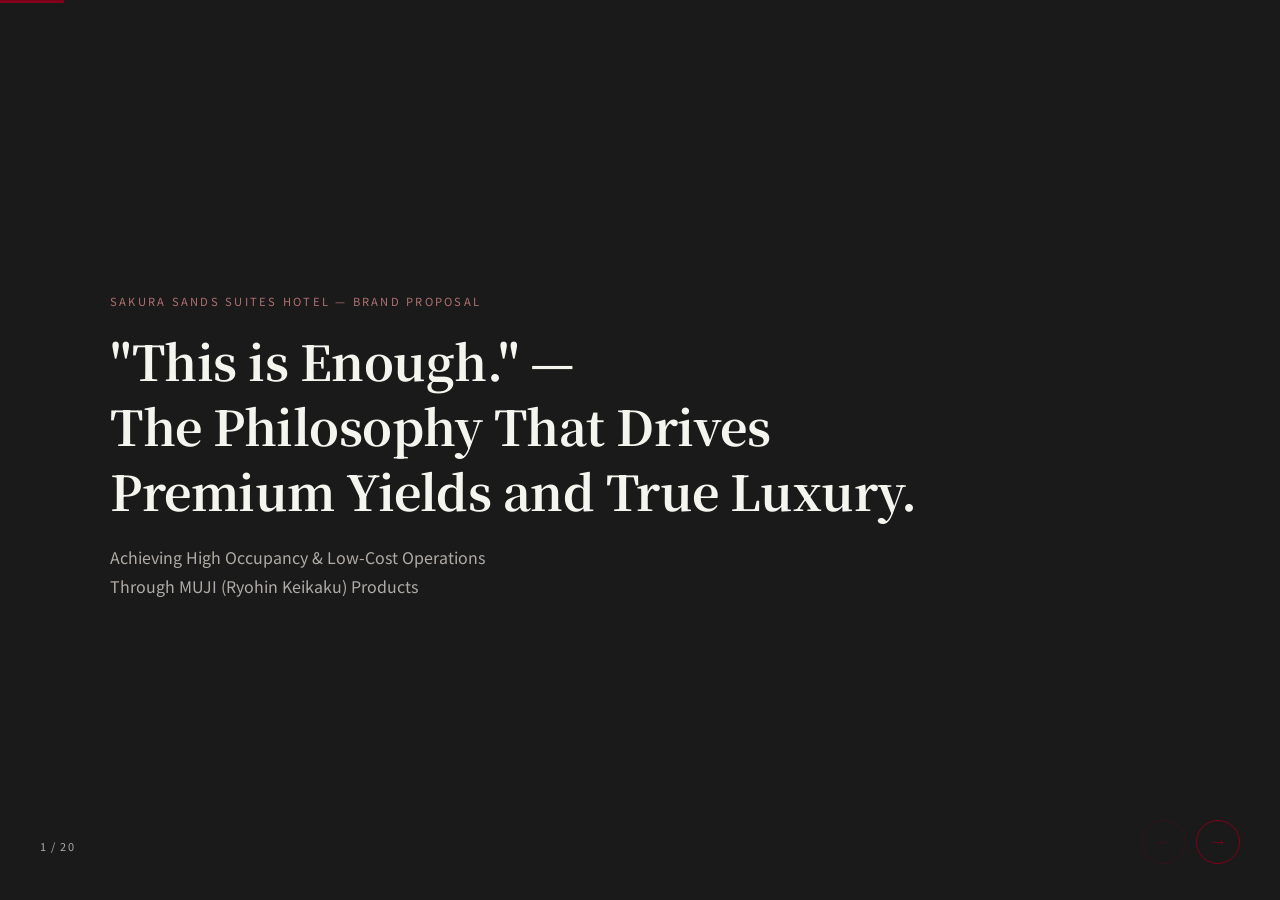
==== commit a2213f33: "Add sustainable brand strategy slide to both JP and EN versions Made-with: Cursor" ====
--- a/brands/sakura-sands/index-en.html
+++ b/brands/sakura-sands/index-en.html
@@ -657,7 +657,64 @@
   </section>
 
   <!-- ======================================================
-       SLIDE 5 / 19 — Core Strategy (Shareholder Benefit Scheme)
+       SLIDE 5 / 20 — Sustainable Brand Strategy
+  ====================================================== -->
+  <section class="slide slide-why">
+    <div class="slide-inner">
+      <span class="label">Brand Philosophy</span>
+      <h2>"An Asset That Doesn't Depreciate" — MUJI's Sustainable Brand Strategy</h2>
+      <p>From a designer's perspective, MUJI has built a brand that endures precisely <em>because</em> it doesn't chase trends. For hotel investors, this means <strong class="text-accent">a long-term stable asset that requires no replacement and no renovation.</strong></p>
+
+      <div class="why-grid">
+        <div class="why-item">
+          <span class="why-num">A</span>
+          <h3>Timeless by Design — No Trend Chasing Required</h3>
+          <p>Trend-driven interiors feel "dated" within 3–5 years, forcing costly renovations in a never-ending cycle. MUJI's design DNA has been essentially unchanged since its founding in 1980. <strong>A design from 40 years ago that still looks fresh today</strong> — that is the proof of a truly timeless aesthetic.</p>
+        </div>
+        <div class="why-item">
+          <span class="why-num">B</span>
+          <h3>Philosophy and Business Model Are One</h3>
+          <p>"This is enough (not the best, but good enough)" — this founding philosophy maps directly onto the business structure of "cost reduction × quality maintenance." Because philosophy and business are inseparable, <strong>the brand never wavers</strong> — and that is the core advantage no competitor can replicate.</p>
+        </div>
+        <div class="why-item">
+          <span class="why-num">C</span>
+          <h3>Sustainability Is Foundational, Not an Afterthought</h3>
+          <p>While most brands promote sustainability as a recent initiative, MUJI has practiced minimal packaging, material transparency, and zero artificial coloring since its founding in 1980. <strong>This is why affluent inbound guests from Europe, India, and Asia perceive MUJI as "genuinely eco"</strong> — not performative greenwashing.</p>
+        </div>
+      </div>
+
+      <div class="strategy-box mt-4">
+        <p style="font-size:0.88rem; color:#4a4a4a; line-height: 1.8;">
+          <strong style="color:var(--accent-color)">The Bottom Line for Hotel Investors:</strong><br>
+          A typical design hotel buys "what's fashionable now" — meaning <strong>renovation costs of millions of yen recur every 5 years, forever.</strong><br>
+          A MUJI-unified space buys "what transcends time" — meaning <strong>the same quality look in 10 years, with minimal replacement costs.</strong><br><br>
+          <strong class="text-accent">Investing in MUJI = buying an asset that does not depreciate. Trend interiors are fully written off in 3 years. MUJI remains an asset a decade later.</strong>
+        </p>
+      </div>
+
+      <div class="kpi-grid mt-4">
+        <div class="kpi-box">
+          <span class="kpi-num">40 Years</span>
+          <span class="kpi-label">Design philosophy unchanged since founding</span>
+        </div>
+        <div class="kpi-box">
+          <span class="kpi-num">Since 1980</span>
+          <span class="kpi-label">Sustainability practiced from Day 1</span>
+        </div>
+        <div class="kpi-box">
+          <span class="kpi-num">97%</span>
+          <span class="kpi-label">MUJI brand recognition among inbound tourists</span>
+        </div>
+        <div class="kpi-box">
+          <span class="kpi-num">¥0</span>
+          <span class="kpi-label">Additional renovation budget after 5 years (MUJI-unified)</span>
+        </div>
+      </div>
+    </div>
+  </section>
+
+  <!-- ======================================================
+       SLIDE 6 / 20 — Core Strategy (Shareholder Benefit Scheme)
   ====================================================== -->
   <section class="slide slide-data">
     <div class="slide-inner">
